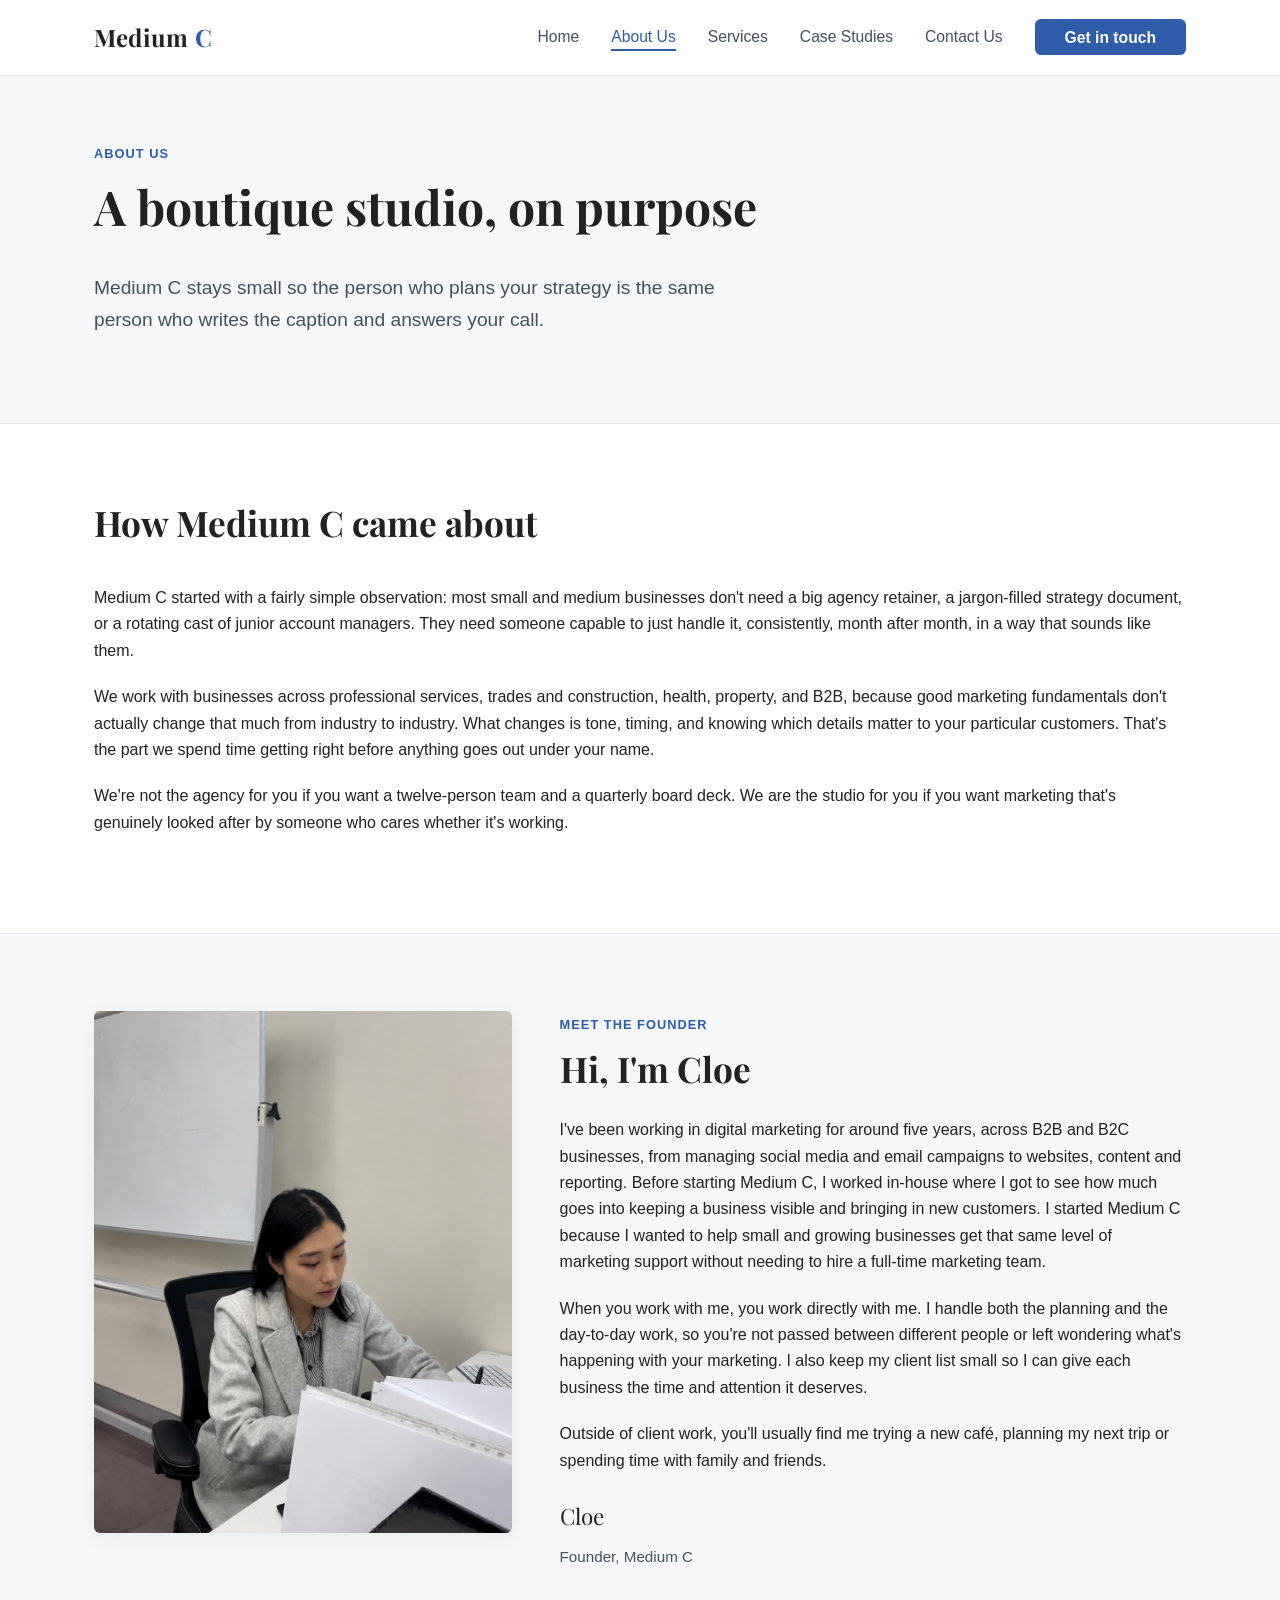
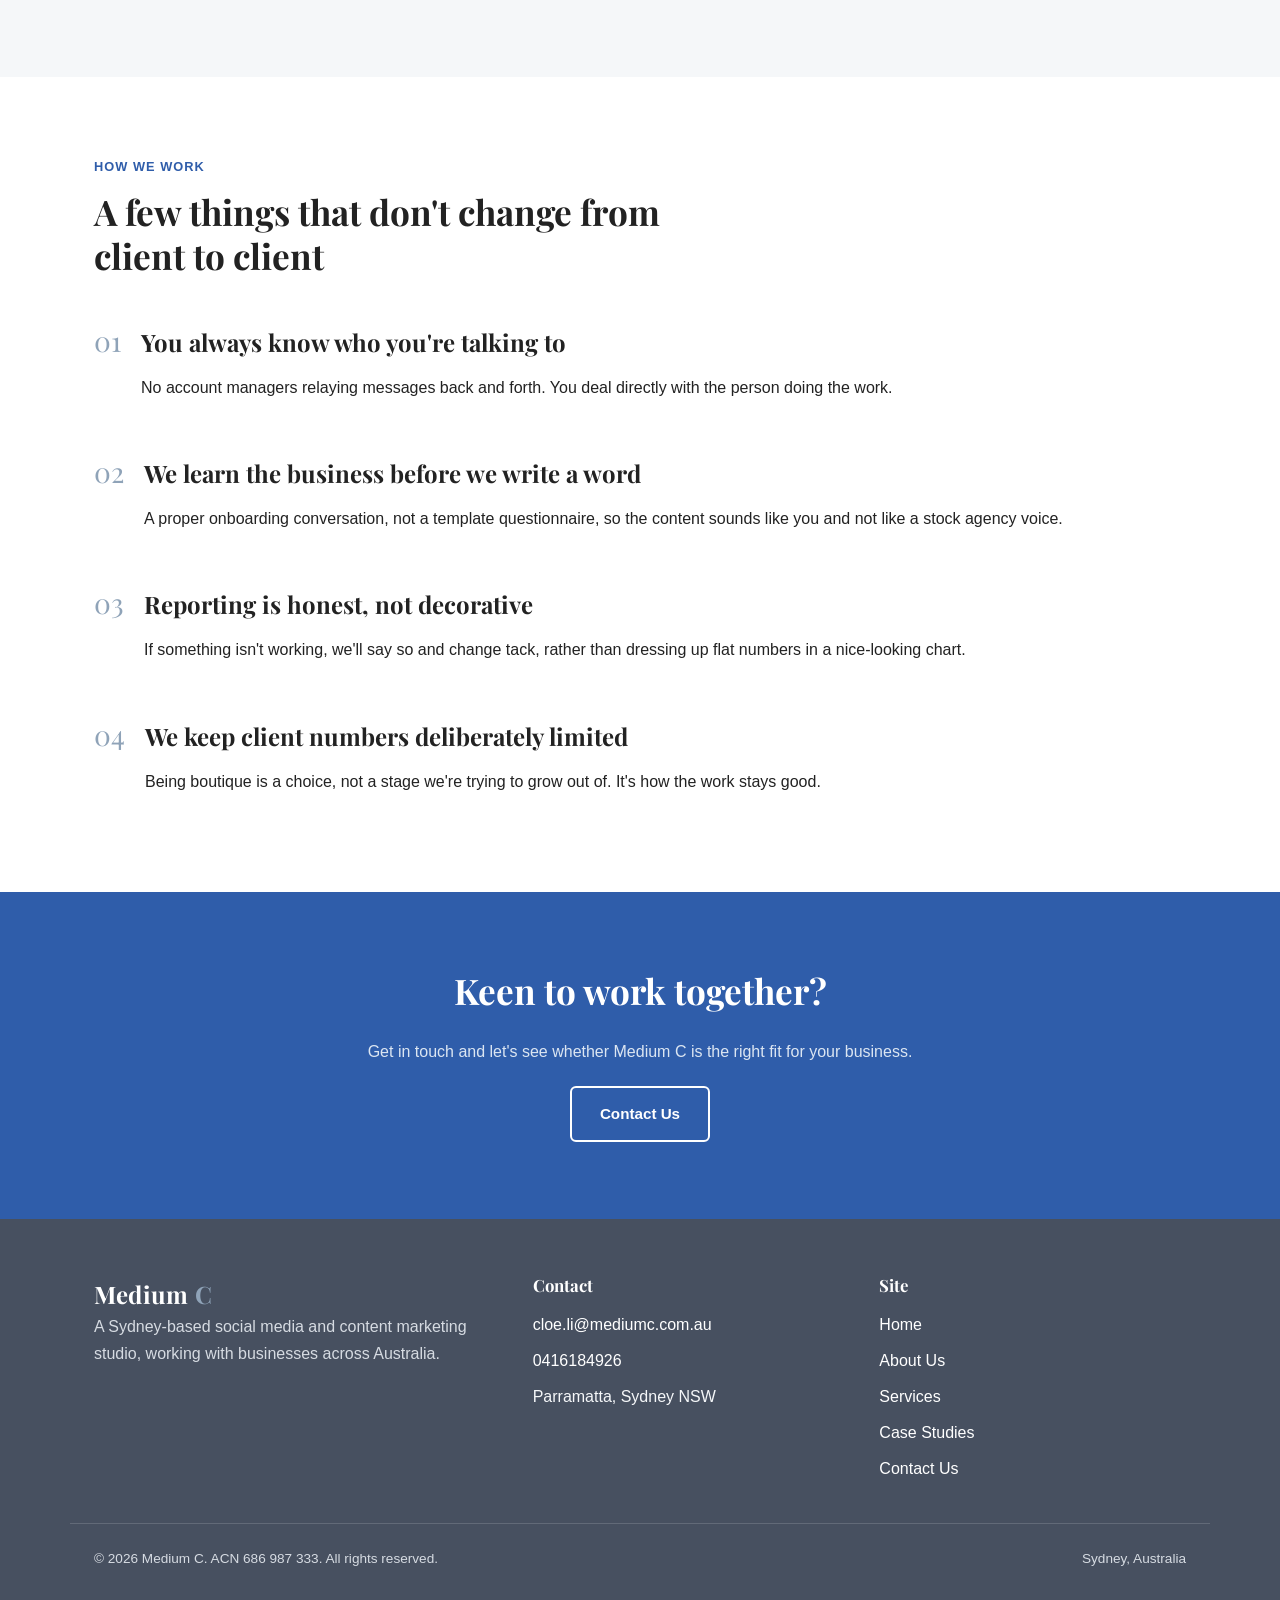
==== about.html @ 36d75d63 "Initial commit: Medium C marketing website Static multi-page site (Home, About, Services, Case Studi" ====
<!doctype html>
<html lang="en-AU">
<head>
  <meta charset="UTF-8">
  <meta name="viewport" content="width=device-width, initial-scale=1">
  <title>About Us | Medium C</title>
  <meta name="description" content="Medium C is run by Cloe, a Sydney-based marketer who works directly with every client. Here's a bit about the studio and how we work.">
  <link rel="preconnect" href="https://fonts.googleapis.com">
  <link rel="preconnect" href="https://fonts.gstatic.com" crossorigin>
  <link href="https://fonts.googleapis.com/css2?family=Playfair+Display:wght@600;700&display=swap" rel="stylesheet">
  <link rel="stylesheet" href="css/style.css">
</head>
<body>

  <a class="skip-link" href="#main">Skip to main content</a>

  <!-- ================= HEADER (shared across all pages) ================= -->
  <header class="site-header">
    <div class="container site-header__inner">
      <a class="logo" href="index.html">Medium <span>C</span></a>

      <button class="nav-toggle" type="button" aria-expanded="false" aria-controls="main-nav">
        <span class="visually-hidden">Menu</span>
        <span class="nav-toggle__bar"></span>
        <span class="nav-toggle__bar"></span>
        <span class="nav-toggle__bar"></span>
      </button>

      <nav class="main-nav" id="main-nav" aria-label="Primary">
        <ul class="main-nav__list">
          <li><a href="index.html">Home</a></li>
          <li><a href="about.html" aria-current="page">About Us</a></li>
          <li><a href="services.html">Services</a></li>
          <li><a href="case-studies.html">Case Studies</a></li>
          <li><a href="contact.html">Contact Us</a></li>
          <li><a class="btn btn--primary" href="contact.html">Get in touch</a></li>
        </ul>
      </nav>
    </div>
  </header>

  <main id="main">

    <!-- ================= PAGE HEADER ================= -->
    <section class="page-header">
      <div class="container page-header__inner">
        <p class="eyebrow">About Us</p>
        <h1>A boutique studio, on purpose</h1>
        <p class="lede">Medium C stays small so the person who plans your strategy is the same person who writes the caption and answers your call.</p>
      </div>
    </section>

    <!-- ================= STORY ================= -->
    <section class="section">
      <div class="container">
        <div class="section-intro reveal">
          <h2>How Medium C came about</h2>
        </div>
        <div class="reveal">
          <p>Medium C started with a fairly simple observation: most small and medium businesses don't need a big agency retainer, a jargon-filled strategy document, or a rotating cast of junior account managers. They need someone capable to just handle it, consistently, month after month, in a way that sounds like them.</p>
          <p>We work with businesses across professional services, trades and construction, health, property, and B2B, because good marketing fundamentals don't actually change that much from industry to industry. What changes is tone, timing, and knowing which details matter to your particular customers. That's the part we spend time getting right before anything goes out under your name.</p>
          <p>We're not the agency for you if you want a twelve-person team and a quarterly board deck. We are the studio for you if you want marketing that's genuinely looked after by someone who cares whether it's working.</p>
        </div>
      </div>
    </section>

    <!-- ================= FOUNDER SECTION ================= -->
    <section class="section section--light section--border-top">
      <div class="container founder-section__inner">
        <div class="reveal">
          <img class="founder-photo founder-photo--large" src="images/Cloe_at_Desk.JPG" alt="Cloe, founder of Medium C, at her desk">
        </div>
        <div class="reveal">
          <p class="eyebrow">Meet the founder</p>
          <h2>Hi, I'm Cloe</h2>
          <p>I've been working in digital marketing for around five years, across B2B and B2C businesses, from managing social media and email campaigns to websites, content and reporting. Before starting Medium C, I worked in-house where I got to see how much goes into keeping a business visible and bringing in new customers. I started Medium C because I wanted to help small and growing businesses get that same level of marketing support without needing to hire a full-time marketing team.</p>
          <p>When you work with me, you work directly with me. I handle both the planning and the day-to-day work, so you're not passed between different people or left wondering what's happening with your marketing. I also keep my client list small so I can give each business the time and attention it deserves.</p>
          <p>Outside of client work, you'll usually find me trying a new café, planning my next trip or spending time with family and friends.</p>
          <p class="founder-signature">Cloe<br><span style="font-family: var(--font-body); font-size: 0.95rem; color: var(--colour-secondary);">Founder, Medium C</span></p>
        </div>
      </div>
    </section>

    <!-- ================= VALUES ================= -->
    <section class="section">
      <div class="container">
        <div class="section-intro reveal">
          <p class="eyebrow">How we work</p>
          <h2>A few things that don't change from client to client</h2>
        </div>
        <ol class="value-list reveal">
          <li>
            <span class="value-number">01</span>
            <div>
              <h3>You always know who you're talking to</h3>
              <p>No account managers relaying messages back and forth. You deal directly with the person doing the work.</p>
            </div>
          </li>
          <li>
            <span class="value-number">02</span>
            <div>
              <h3>We learn the business before we write a word</h3>
              <p>A proper onboarding conversation, not a template questionnaire, so the content sounds like you and not like a stock agency voice.</p>
            </div>
          </li>
          <li>
            <span class="value-number">03</span>
            <div>
              <h3>Reporting is honest, not decorative</h3>
              <p>If something isn't working, we'll say so and change tack, rather than dressing up flat numbers in a nice-looking chart.</p>
            </div>
          </li>
          <li>
            <span class="value-number">04</span>
            <div>
              <h3>We keep client numbers deliberately limited</h3>
              <p>Being boutique is a choice, not a stage we're trying to grow out of. It's how the work stays good.</p>
            </div>
          </li>
        </ol>
      </div>
    </section>

    <!-- ================= CTA BAND ================= -->
    <section class="section cta-band">
      <div class="container cta-band__inner reveal">
        <h2>Keen to work together?</h2>
        <p>Get in touch and let's see whether Medium C is the right fit for your business.</p>
        <a class="btn btn--outline-light" href="contact.html">Contact Us</a>
      </div>
    </section>

  </main>

  <!-- ================= FOOTER (shared across all pages) ================= -->
  <footer class="site-footer">
    <div class="container site-footer__inner">
      <div>
        <a class="logo" href="index.html">Medium <span>C</span></a>
        <p>A Sydney-based social media and content marketing studio, working with businesses across Australia.</p>
      </div>
      <div>
        <h3>Contact</h3>
        <ul class="site-footer__list">
          <li><a href="mailto:cloe.li@mediumc.com.au">cloe.li@mediumc.com.au</a></li>
          <li><a href="tel:0416184926">0416184926</a></li>
          <li>Parramatta, Sydney NSW</li>
        </ul>
      </div>
      <div>
        <h3>Site</h3>
        <ul class="site-footer__list">
          <li><a href="index.html">Home</a></li>
          <li><a href="about.html">About Us</a></li>
          <li><a href="services.html">Services</a></li>
          <li><a href="case-studies.html">Case Studies</a></li>
          <li><a href="contact.html">Contact Us</a></li>
        </ul>
      </div>
    </div>
    <div class="container site-footer__bottom">
      <p>&copy; <span id="year">2026</span> Medium C. ACN 686 987 333. All rights reserved.</p>
      <p>Sydney, Australia</p>
    </div>
  </footer>

  <script src="js/main.js"></script>
</body>
</html>
---- css/style.css ----
/* ==========================================================================
   Medium C — shared stylesheet
   A single stylesheet is used across all pages (no build step, no framework).
   Sections are ordered: variables > reset > base type > layout helpers >
   header/nav > buttons/forms > page-specific sections > footer > responsive.
   ========================================================================== */

/* ---- Design tokens -------------------------------------------------- */
:root {
  --colour-primary: #2F5DAA;   /* Primary Blue */
  --colour-secondary: #475060; /* Secondary Grey */
  --colour-accent: #8FA3B8;    /* Accent */
  --colour-bg-light: #F5F7F9;  /* Light background */
  --colour-border: #E5E7EB;    /* Borders */
  --colour-white: #FFFFFF;
  --colour-black: #222222;

  --font-heading: 'Playfair Display', Georgia, 'Times New Roman', serif;
  --font-body: 'Helvetica World', Helvetica, Arial, sans-serif;

  --max-width: 1140px;
  --gutter: 1.5rem;

  --radius: 6px;
  --shadow-soft: 0 4px 20px rgba(34, 34, 34, 0.06);

  --transition-fast: 0.2s ease;
  --transition-slow: 0.6s ease;
}

/* ---- Reset ------------------------------------------------------------ */
*,
*::before,
*::after {
  box-sizing: border-box;
}

html {
  scroll-behavior: smooth;
}

body {
  margin: 0;
  font-family: var(--font-body);
  font-size: 1rem;
  line-height: 1.65;
  color: var(--colour-black);
  background-color: var(--colour-white);
  -webkit-font-smoothing: antialiased;
}

img {
  max-width: 100%;
  height: auto;
  display: block;
}

a {
  color: var(--colour-primary);
  text-decoration: none;
}

a:hover {
  text-decoration: underline;
}

ul,
ol {
  padding-left: 1.25rem;
}

/* Visible, consistent focus state for keyboard users on every interactive element */
a:focus-visible,
button:focus-visible,
input:focus-visible,
textarea:focus-visible,
select:focus-visible {
  outline: 3px solid var(--colour-primary);
  outline-offset: 2px;
}

/* Skip link — hidden until focused, first thing in the tab order */
.skip-link {
  position: absolute;
  left: -999px;
  top: auto;
  background: var(--colour-primary);
  color: var(--colour-white);
  padding: 0.75rem 1.25rem;
  z-index: 1000;
  border-radius: 0 0 var(--radius) 0;
}

.skip-link:focus {
  left: 0;
  top: 0;
}

/* Visually hidden but still available to assistive tech */
.visually-hidden {
  position: absolute;
  width: 1px;
  height: 1px;
  padding: 0;
  margin: -1px;
  overflow: hidden;
  clip: rect(0, 0, 0, 0);
  white-space: nowrap;
  border: 0;
}

/* ---- Typography --------------------------------------------------- */
h1,
h2,
h3,
h4 {
  font-family: var(--font-heading);
  font-weight: 700;
  line-height: 1.25;
  color: var(--colour-black);
  margin: 0 0 0.75em;
}

h1 {
  font-size: clamp(2.1rem, 4vw, 3rem);
}

h2 {
  font-size: clamp(1.6rem, 3vw, 2.2rem);
}

h3 {
  font-size: clamp(1.2rem, 2vw, 1.5rem);
}

p {
  margin: 0 0 1.25em;
}

.lede {
  font-size: 1.2rem;
  color: var(--colour-secondary);
}

.eyebrow {
  display: inline-block;
  font-family: var(--font-body);
  font-size: 0.8rem;
  font-weight: 700;
  letter-spacing: 0.08em;
  text-transform: uppercase;
  color: var(--colour-primary);
  margin-bottom: 0.75rem;
}

.section-intro {
  max-width: 640px;
  margin: 0 0 2.5rem;
}

/* ---- Layout helpers -------------------------------------------------- */
.container {
  width: 100%;
  max-width: var(--max-width);
  margin-inline: auto;
  padding-inline: var(--gutter);
}

.section {
  padding-block: clamp(3rem, 6vw, 5.5rem);
}

.section--tight {
  padding-block: clamp(2rem, 4vw, 3.5rem);
}

.section--light {
  background-color: var(--colour-bg-light);
}

.section--border-top {
  border-top: 1px solid var(--colour-border);
}

.grid {
  display: grid;
  gap: 2rem;
}

.grid--3 {
  grid-template-columns: repeat(3, 1fr);
}

.grid--2 {
  grid-template-columns: repeat(2, 1fr);
}

.text-center {
  text-align: center;
}

.mx-auto {
  margin-inline: auto;
}

/* Simple fade/slide-in used sparingly for a calm, editorial feel */
.reveal {
  opacity: 0;
  transform: translateY(16px);
  transition: opacity var(--transition-slow), transform var(--transition-slow);
}

.reveal.is-visible {
  opacity: 1;
  transform: translateY(0);
}

@media (prefers-reduced-motion: reduce) {
  .reveal {
    opacity: 1;
    transform: none;
    transition: none;
  }
  html {
    scroll-behavior: auto;
  }
}

/* ---- Buttons ----------------------------------------------------------- */
.btn {
  display: inline-block;
  font-family: var(--font-body);
  font-weight: 700;
  font-size: 0.95rem;
  padding: 0.85rem 1.75rem;
  border-radius: var(--radius);
  border: 2px solid transparent;
  cursor: pointer;
  transition: background-color var(--transition-fast), color var(--transition-fast), border-color var(--transition-fast);
}

.btn:hover {
  text-decoration: none;
}

.btn--primary {
  background-color: var(--colour-primary);
  color: var(--colour-white);
  border-color: var(--colour-primary);
}

.btn--primary:hover {
  background-color: #244b8a;
  border-color: #244b8a;
}

.btn--outline {
  background-color: transparent;
  color: var(--colour-primary);
  border-color: var(--colour-primary);
}

.btn--outline:hover {
  background-color: var(--colour-primary);
  color: var(--colour-white);
}

.btn--outline-light {
  background-color: transparent;
  color: var(--colour-white);
  border-color: var(--colour-white);
}

.btn--outline-light:hover {
  background-color: var(--colour-white);
  color: var(--colour-primary);
}

/* ---- Site header / nav -------------------------------------------------- */
.site-header {
  border-bottom: 1px solid var(--colour-border);
  background-color: var(--colour-white);
  position: sticky;
  top: 0;
  z-index: 100;
}

.site-header__inner {
  display: flex;
  align-items: center;
  justify-content: space-between;
  padding-block: 1.1rem;
}

.logo {
  font-family: var(--font-heading);
  font-size: 1.5rem;
  font-weight: 700;
  color: var(--colour-black);
  letter-spacing: 0.01em;
}

.logo:hover {
  text-decoration: none;
  color: var(--colour-primary);
}

.logo span {
  color: var(--colour-primary);
}

.nav-toggle {
  display: none;
  background: none;
  border: 1px solid var(--colour-border);
  border-radius: var(--radius);
  padding: 0.5rem 0.6rem;
  cursor: pointer;
}

.nav-toggle__bar {
  display: block;
  width: 22px;
  height: 2px;
  background-color: var(--colour-black);
  margin: 4px 0;
  transition: transform var(--transition-fast), opacity var(--transition-fast);
}

.main-nav__list {
  display: flex;
  align-items: center;
  gap: 2rem;
  list-style: none;
  margin: 0;
  padding: 0;
}

.main-nav__list a {
  color: var(--colour-secondary);
  font-weight: 500;
  font-size: 0.98rem;
  padding-block: 0.25rem;
  border-bottom: 2px solid transparent;
}

.main-nav__list a:hover,
.main-nav__list a[aria-current="page"] {
  color: var(--colour-primary);
  text-decoration: none;
  border-bottom-color: var(--colour-primary);
}

.main-nav__list .btn {
  border-bottom: none;
}

/* .main-nav__list a's colour and weight rules would otherwise win (they include the
   <a> type selector) and override the button's white, bold text with the nav link styling */
.main-nav__list a.btn--primary,
.main-nav__list a.btn--primary:hover {
  color: var(--colour-white);
  font-weight: 700;
}

/* ---- Site footer ----------------------------------------------------- */
.site-footer {
  background-color: var(--colour-secondary);
  color: var(--colour-bg-light);
}

.site-footer a {
  color: var(--colour-white);
}

.site-footer__inner {
  display: grid;
  grid-template-columns: 1.3fr 1fr 1fr;
  gap: 2.5rem;
  padding-block: 3.5rem 2rem;
}

.site-footer h2,
.site-footer h3 {
  color: var(--colour-white);
  font-size: 1.05rem;
  margin-bottom: 1rem;
}

.site-footer .logo {
  color: var(--colour-white);
}

.site-footer .logo span {
  color: var(--colour-accent);
}

.site-footer p {
  color: #D6DBE2;
}

.site-footer__list {
  list-style: none;
  margin: 0;
  padding: 0;
}

.site-footer__list li {
  margin-bottom: 0.6rem;
}

.site-footer__bottom {
  border-top: 1px solid rgba(255, 255, 255, 0.15);
  padding-block: 1.5rem;
  font-size: 0.85rem;
  color: #B9C1CC;
  display: flex;
  flex-wrap: wrap;
  gap: 0.5rem 1.5rem;
  justify-content: space-between;
}

/* ==========================================================================
   Page-specific sections
   ========================================================================== */

/* ---- Hero (home) ---- */
.hero {
  background-color: var(--colour-bg-light);
  border-bottom: 1px solid var(--colour-border);
}

.hero__inner {
  display: grid;
  grid-template-columns: 1.1fr 0.9fr;
  gap: 3rem;
  align-items: center;
  padding-block: clamp(3rem, 7vw, 6rem);
}

.hero__actions {
  display: flex;
  gap: 1rem;
  flex-wrap: wrap;
  margin-top: 1.75rem;
}

.hero__image {
  border-radius: 50%;
  box-shadow: var(--shadow-soft);
  aspect-ratio: 1 / 1;
  object-fit: cover;
  width: 100%;
}

/* ---- Simple page header banner (inner pages) ---- */
.page-header {
  background-color: var(--colour-bg-light);
  border-bottom: 1px solid var(--colour-border);
  padding-block: clamp(2.5rem, 5vw, 4rem);
}

.page-header__inner > * {
  max-width: 680px;
}

/* ---- Who we work with: intro text beside a stacked list of tags ---- */
.who-we-work-with {
  display: grid;
  grid-template-columns: 1.4fr 0.8fr;
  gap: 3rem;
  /* Items stretch to the row's full height (the default), so the tag list below
     can be spread out with justify-content to match the text column's top and bottom */
}

/* ---- Industry / audience strip ---- */
.audience-list {
  display: flex;
  flex-wrap: wrap;
  gap: 0.75rem;
  list-style: none;
  margin: 0;
  padding: 0;
}

.audience-list--stacked {
  flex-direction: column;
  align-items: stretch;
  justify-content: space-between;
  gap: 0.6rem;
  /* Fills the grid cell (matching the text column's height), then space-between spreads
     the tags so the first and last line up with the top and bottom of that text */
  height: 100%;
}

.audience-list li {
  background-color: var(--colour-white);
  border: 1px solid var(--colour-border);
  border-radius: 999px;
  padding: 0.5rem 1.1rem;
  font-size: 0.92rem;
  color: var(--colour-secondary);
  transition: background-color var(--transition-fast), color var(--transition-fast), border-color var(--transition-fast);
}

.audience-list li:hover {
  background-color: var(--colour-primary);
  border-color: var(--colour-primary);
  color: var(--colour-white);
}

/* ---- Cards (services teaser, case studies teaser) ---- */
.card {
  background-color: var(--colour-white);
  border: 1px solid var(--colour-border);
  border-radius: var(--radius);
  padding: 2rem;
  height: 100%;
}

.card h3 {
  margin-bottom: 0.6rem;
}

.card p:last-child {
  margin-bottom: 0;
}

.card--light {
  background-color: var(--colour-bg-light);
}

/* "What we do" teaser cards: highlight to brand blue on hover, text turns white to stay readable */
.card--hover {
  transition: background-color var(--transition-fast), border-color var(--transition-fast), color var(--transition-fast);
}

.card--hover:hover {
  background-color: var(--colour-primary);
  border-color: var(--colour-primary);
  color: var(--colour-white);
}

.card--hover:hover h3,
.card--hover:hover p {
  color: var(--colour-white);
}

/* ---- Founder / "person behind" band ---- */
.founder-band__inner {
  display: grid;
  grid-template-columns: 0.85fr 1.15fr;
  gap: 2.75rem;
  align-items: center;
}

.founder-photo {
  border-radius: var(--radius);
  box-shadow: var(--shadow-soft);
  aspect-ratio: 1 / 1;
  object-fit: cover;
  width: 100%;
}

.founder-photo--large {
  aspect-ratio: 4 / 5;
}

.founder-photo--small {
  aspect-ratio: 1 / 1;
  max-width: 220px;
}

.founder-band__quote {
  font-family: var(--font-heading);
  font-size: 1.3rem;
  color: var(--colour-secondary);
  margin: 0 0 1rem;
}

/* ---- About page founder section ---- */
.founder-section__inner {
  display: grid;
  grid-template-columns: 0.8fr 1.2fr;
  gap: 3rem;
  align-items: start;
}

.founder-signature {
  font-family: var(--font-heading);
  font-size: 1.4rem;
  margin-top: 1.5rem;
}

/* ---- Values / process list ---- */
.value-list {
  list-style: none;
  margin: 0;
  padding: 0;
  display: grid;
  gap: 1.75rem;
}

.value-list li {
  display: grid;
  grid-template-columns: auto 1fr;
  gap: 1.25rem;
  align-items: baseline;
}

.value-list .value-number {
  font-family: var(--font-heading);
  font-size: 1.75rem;
  color: var(--colour-accent);
}

/* ---- Process steps (services page) ---- */
.process-list {
  list-style: none;
  margin: 0;
  padding: 0;
  counter-reset: step;
  display: grid;
  gap: 1.5rem;
}

.process-list li {
  counter-increment: step;
  position: relative;
  padding-left: 3.25rem;
}

.process-list li::before {
  content: counter(step);
  position: absolute;
  left: 0;
  top: 0;
  width: 2.25rem;
  height: 2.25rem;
  border-radius: 50%;
  background-color: var(--colour-primary);
  color: var(--colour-white);
  display: flex;
  align-items: center;
  justify-content: center;
  font-family: var(--font-heading);
  font-weight: 700;
}

/* ---- Testimonial / pull quote ---- */
.pull-quote {
  border-left: 4px solid var(--colour-primary);
  padding-left: 1.5rem;
  font-family: var(--font-heading);
  font-size: 1.35rem;
  color: var(--colour-black);
  margin: 2rem 0;
}

.pull-quote cite {
  display: block;
  font-family: var(--font-body);
  font-style: normal;
  font-size: 0.9rem;
  color: var(--colour-secondary);
  margin-top: 0.75rem;
}

/* ---- Case study cards ---- */
.case-study {
  border: 1px solid var(--colour-border);
  border-radius: var(--radius);
  padding: 2.25rem;
  margin-bottom: 2rem;
  background-color: var(--colour-white);
}

.case-study__meta {
  display: flex;
  flex-wrap: wrap;
  gap: 0.6rem;
  margin-bottom: 1rem;
}

.case-study__tag {
  font-size: 0.78rem;
  font-weight: 700;
  letter-spacing: 0.05em;
  text-transform: uppercase;
  color: var(--colour-primary);
  background-color: var(--colour-bg-light);
  border-radius: 999px;
  padding: 0.3rem 0.8rem;
}

.case-study__results {
  list-style: none;
  margin: 1.5rem 0 0;
  padding: 1.5rem 0 0;
  border-top: 1px solid var(--colour-border);
  display: grid;
  grid-template-columns: repeat(3, 1fr);
  gap: 1.5rem;
}

.case-study__results dt {
  font-size: 0.85rem;
  color: var(--colour-secondary);
  margin-bottom: 0.25rem;
}

.case-study__results dd {
  margin: 0;
  font-family: var(--font-heading);
  font-size: 1.15rem;
  color: var(--colour-primary);
}

/* ---- CTA band ---- */
.cta-band {
  background-color: var(--colour-primary);
  color: var(--colour-white);
}

.cta-band h2 {
  color: var(--colour-white);
}

.cta-band p {
  color: #DCE6F2;
}

.cta-band__inner {
  text-align: center;
  max-width: 620px;
  margin-inline: auto;
}

/* ---- Forms (contact page) ---- */
.contact-layout {
  display: grid;
  grid-template-columns: 1fr 0.7fr;
  gap: 3rem;
}

.form-field {
  margin-bottom: 1.4rem;
}

.form-field label {
  display: block;
  font-weight: 700;
  font-size: 0.92rem;
  margin-bottom: 0.4rem;
}

.form-field input,
.form-field textarea {
  width: 100%;
  font-family: var(--font-body);
  font-size: 1rem;
  padding: 0.75rem 0.9rem;
  border: 1px solid var(--colour-border);
  border-radius: var(--radius);
  background-color: var(--colour-white);
  color: var(--colour-black);
}

.form-field input:focus,
.form-field textarea:focus {
  border-color: var(--colour-primary);
}

.form-field--required label::after {
  content: " *";
  color: var(--colour-primary);
}

.form-note {
  font-size: 0.85rem;
  color: var(--colour-secondary);
  margin-top: -0.5rem;
  margin-bottom: 1.5rem;
}

/* Honeypot field for Web3Forms — display:none keeps it out of the accessibility
   tree and tab order for real visitors, while bots that fill in every field still trip it */
.honeypot-field {
  display: none;
}

.contact-card {
  background-color: var(--colour-bg-light);
  border: 1px solid var(--colour-border);
  border-radius: var(--radius);
  padding: 2rem;
  align-self: start;
}

.contact-card__photo {
  border-radius: var(--radius);
  aspect-ratio: 1 / 1;
  object-fit: cover;
  width: 140px;
  margin-bottom: 1.25rem;
}

.contact-details {
  list-style: none;
  margin: 1.5rem 0 0;
  padding: 1.5rem 0 0;
  border-top: 1px solid var(--colour-border);
}

.contact-details li {
  margin-bottom: 0.75rem;
}

.contact-details span {
  display: block;
  font-size: 0.8rem;
  color: var(--colour-secondary);
}

.form-success {
  background-color: var(--colour-bg-light);
  border: 1px solid var(--colour-border);
  border-radius: var(--radius);
  padding: 2rem;
  text-align: center;
}

/* ==========================================================================
   Responsive
   ========================================================================== */

@media (max-width: 900px) {
  .hero__inner,
  .founder-band__inner,
  .founder-section__inner,
  .contact-layout,
  .who-we-work-with {
    grid-template-columns: 1fr;
  }

  .hero__image,
  .founder-photo {
    max-width: 420px;
    margin-inline: auto;
  }

  .grid--3 {
    grid-template-columns: repeat(2, 1fr);
  }

  .site-footer__inner {
    grid-template-columns: 1fr 1fr;
  }
}

@media (max-width: 720px) {
  .nav-toggle {
    display: inline-flex;
    flex-direction: column;
    justify-content: center;
  }

  .main-nav {
    position: absolute;
    top: 100%;
    left: 0;
    right: 0;
    background-color: var(--colour-white);
    border-bottom: 1px solid var(--colour-border);
    box-shadow: var(--shadow-soft);
    max-height: 0;
    overflow: hidden;
    transition: max-height var(--transition-fast);
  }

  .main-nav.is-open {
    max-height: 400px;
  }

  .main-nav__list {
    flex-direction: column;
    align-items: flex-start;
    gap: 0;
    padding: 1rem var(--gutter) 1.5rem;
  }

  .main-nav__list li {
    width: 100%;
  }

  .main-nav__list a {
    display: block;
    padding: 0.75rem 0;
    border-bottom: 1px solid var(--colour-border);
  }

  .main-nav__list a[aria-current="page"] {
    border-bottom: 1px solid var(--colour-border);
  }

  .main-nav__list .btn {
    margin-top: 0.75rem;
    display: inline-block;
  }

  .nav-toggle[aria-expanded="true"] .nav-toggle__bar:nth-child(1) {
    transform: translateY(6px) rotate(45deg);
  }

  .nav-toggle[aria-expanded="true"] .nav-toggle__bar:nth-child(2) {
    opacity: 0;
  }

  .nav-toggle[aria-expanded="true"] .nav-toggle__bar:nth-child(3) {
    transform: translateY(-6px) rotate(-45deg);
  }
}

@media (max-width: 640px) {
  .grid--2,
  .grid--3 {
    grid-template-columns: 1fr;
  }

  .site-footer__inner {
    grid-template-columns: 1fr;
    padding-block: 2.5rem 1.5rem;
  }

  .case-study__results {
    grid-template-columns: 1fr;
    gap: 0.75rem;
  }

  .case-study {
    padding: 1.5rem;
  }
}
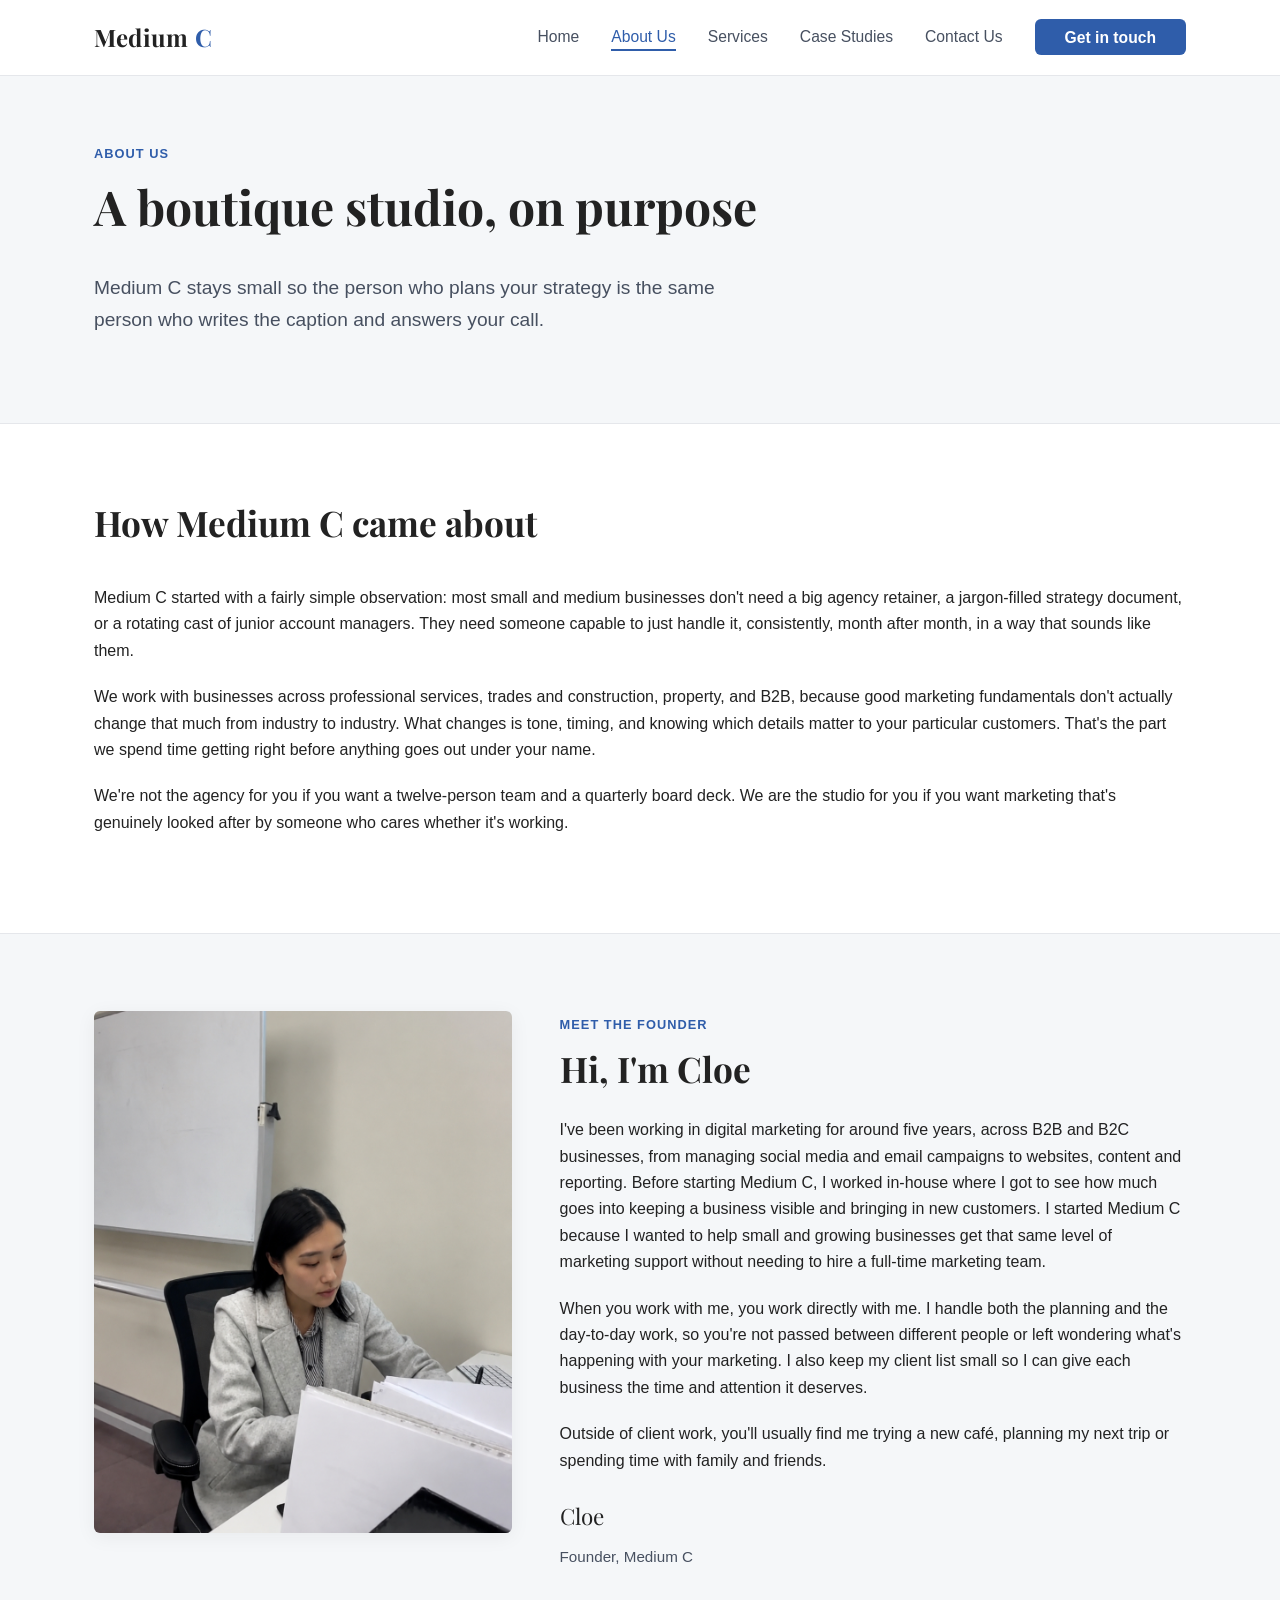
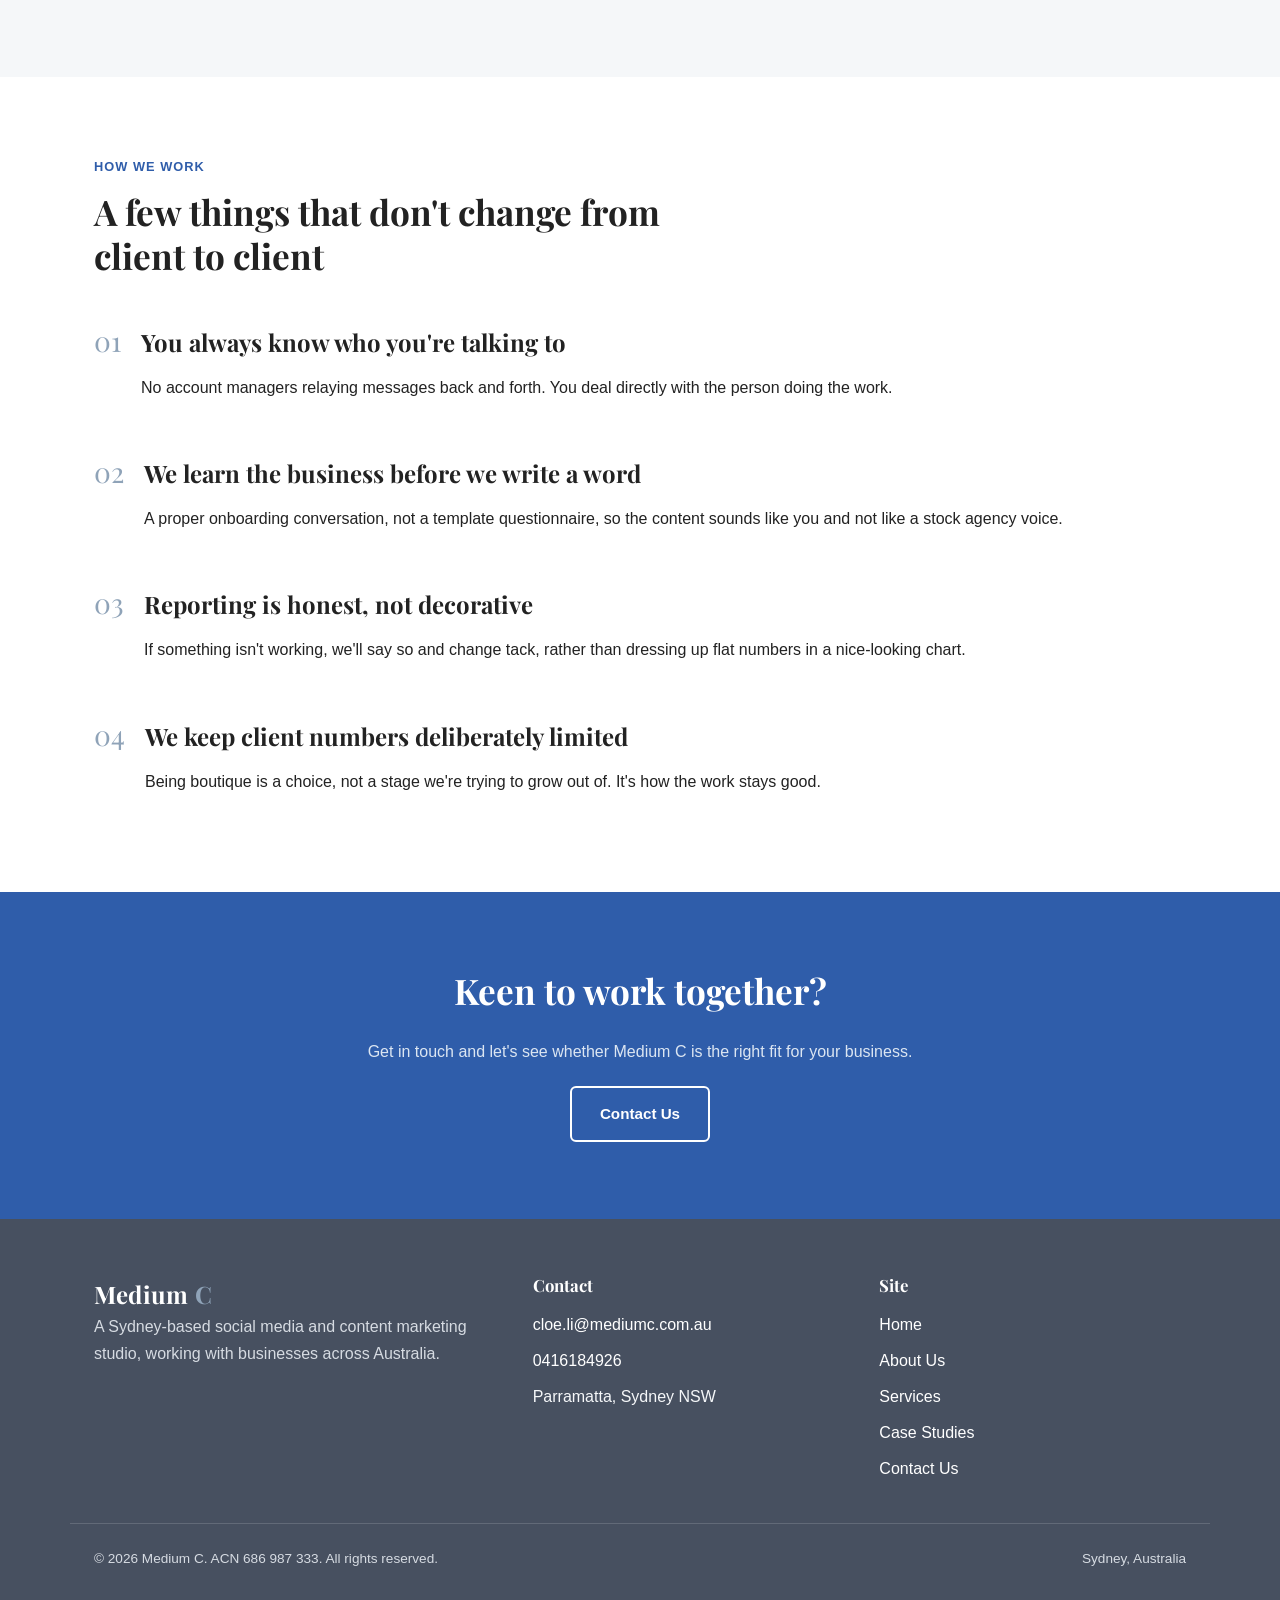
==== commit 6130618c: "Remove health from industries listed in How Medium C came about" ====
--- a/about.html
+++ b/about.html
@@ -58,7 +58,7 @@
         </div>
         <div class="reveal">
           <p>Medium C started with a fairly simple observation: most small and medium businesses don't need a big agency retainer, a jargon-filled strategy document, or a rotating cast of junior account managers. They need someone capable to just handle it, consistently, month after month, in a way that sounds like them.</p>
-          <p>We work with businesses across professional services, trades and construction, health, property, and B2B, because good marketing fundamentals don't actually change that much from industry to industry. What changes is tone, timing, and knowing which details matter to your particular customers. That's the part we spend time getting right before anything goes out under your name.</p>
+          <p>We work with businesses across professional services, trades and construction, property, and B2B, because good marketing fundamentals don't actually change that much from industry to industry. What changes is tone, timing, and knowing which details matter to your particular customers. That's the part we spend time getting right before anything goes out under your name.</p>
           <p>We're not the agency for you if you want a twelve-person team and a quarterly board deck. We are the studio for you if you want marketing that's genuinely looked after by someone who cares whether it's working.</p>
         </div>
       </div>
--- a/css/style.css
+++ b/css/style.css
@@ -464,33 +464,46 @@
   max-width: 680px;
 }
 
-/* ---- Who we work with: intro text beside a stacked list of tags ---- */
+/* ---- Who we work with: single-column intro, capped to a readable line length ---- */
 .who-we-work-with {
-  display: grid;
-  grid-template-columns: 1.4fr 0.8fr;
-  gap: 3rem;
-  /* Items stretch to the row's full height (the default), so the tag list below
-     can be spread out with justify-content to match the text column's top and bottom */
-}
-
-/* ---- Industry / audience strip ---- */
+  /* Full container width rather than a capped reading measure, so the copy
+     wraps to fewer lines and the section takes up less vertical space */
+}
+
+/* Small dot-bullet list for the intro copy, matching the package card lists */
+.who-we-work-with__list {
+  list-style: none;
+  margin: 1.5rem 0;
+  padding: 0;
+}
+
+.who-we-work-with__list li {
+  position: relative;
+  padding-left: 1.4rem;
+  margin-bottom: 0.6rem;
+  color: var(--colour-black);
+}
+
+.who-we-work-with__list li::before {
+  content: "";
+  position: absolute;
+  left: 0;
+  top: 0.55em;
+  width: 7px;
+  height: 7px;
+  border-radius: 50%;
+  background-color: var(--colour-primary);
+}
+
+/* ---- Industry / audience strip: horizontal wrapping row of pills, each
+   sized to its own text, sitting below the Who We Work With copy ---- */
 .audience-list {
   display: flex;
   flex-wrap: wrap;
   gap: 0.75rem;
   list-style: none;
-  margin: 0;
+  margin: 2rem 0 0;
   padding: 0;
-}
-
-.audience-list--stacked {
-  flex-direction: column;
-  align-items: stretch;
-  justify-content: space-between;
-  gap: 0.6rem;
-  /* Fills the grid cell (matching the text column's height), then space-between spreads
-     the tags so the first and last line up with the top and bottom of that text */
-  height: 100%;
 }
 
 .audience-list li {
@@ -544,6 +557,83 @@
 .card--hover:hover h3,
 .card--hover:hover p {
   color: var(--colour-white);
+}
+
+/* ---- Package cards (home teaser + Services full cards) ----
+   Built on top of .card so they match the capabilities grid; .package-card
+   just adds the flex layout and the "featured" (Core) treatment. */
+.package-grid {
+  display: grid;
+  grid-template-columns: repeat(3, 1fr);
+  gap: 2rem;
+}
+
+.package-card {
+  display: flex;
+  flex-direction: column;
+  transition: transform var(--transition-fast), box-shadow var(--transition-fast);
+}
+
+.package-card__badge {
+  display: inline-block;
+  align-self: flex-start;
+  background-color: var(--colour-primary);
+  color: var(--colour-white);
+  font-size: 0.75rem;
+  font-weight: 700;
+  letter-spacing: 0.05em;
+  text-transform: uppercase;
+  border-radius: 999px;
+  padding: 0.3rem 0.85rem;
+  margin-bottom: 1rem;
+}
+
+.package-card__name {
+  margin-bottom: 0.5rem;
+}
+
+.package-card__tagline {
+  color: var(--colour-secondary);
+  font-style: italic;
+}
+
+.package-card__list {
+  list-style: none;
+  margin: 0 0 1.75rem;
+  padding: 0;
+  flex-grow: 1;
+}
+
+.package-card__list li {
+  position: relative;
+  padding-left: 1.4rem;
+  margin-bottom: 0.75rem;
+  color: var(--colour-black);
+}
+
+.package-card__list li::before {
+  content: "";
+  position: absolute;
+  left: 0;
+  top: 0.55em;
+  width: 7px;
+  height: 7px;
+  border-radius: 50%;
+  background-color: var(--colour-primary);
+}
+
+.package-card__cta {
+  margin-top: auto;
+  align-self: flex-start;
+}
+
+/* Core: the "most popular" tier gets a subtle blue-tinted lift above its siblings */
+.package-card--featured {
+  border-color: var(--colour-primary);
+  border-width: 2px;
+  background-color: #EEF2F9;
+  box-shadow: 0 12px 28px rgba(47, 93, 170, 0.18);
+  transform: translateY(-8px);
 }
 
 /* ---- Founder / "person behind" band ---- */
@@ -838,8 +928,7 @@
   .hero__inner,
   .founder-band__inner,
   .founder-section__inner,
-  .contact-layout,
-  .who-we-work-with {
+  .contact-layout {
     grid-template-columns: 1fr;
   }
 
@@ -855,6 +944,18 @@
 
   .site-footer__inner {
     grid-template-columns: 1fr 1fr;
+  }
+}
+
+/* Packages: three columns down to a single stacked column below ~768px */
+@media (max-width: 768px) {
+  .package-grid {
+    grid-template-columns: 1fr;
+  }
+
+  /* No room for the "raised" featured card once everything's stacked in one column */
+  .package-card--featured {
+    transform: none;
   }
 }
 
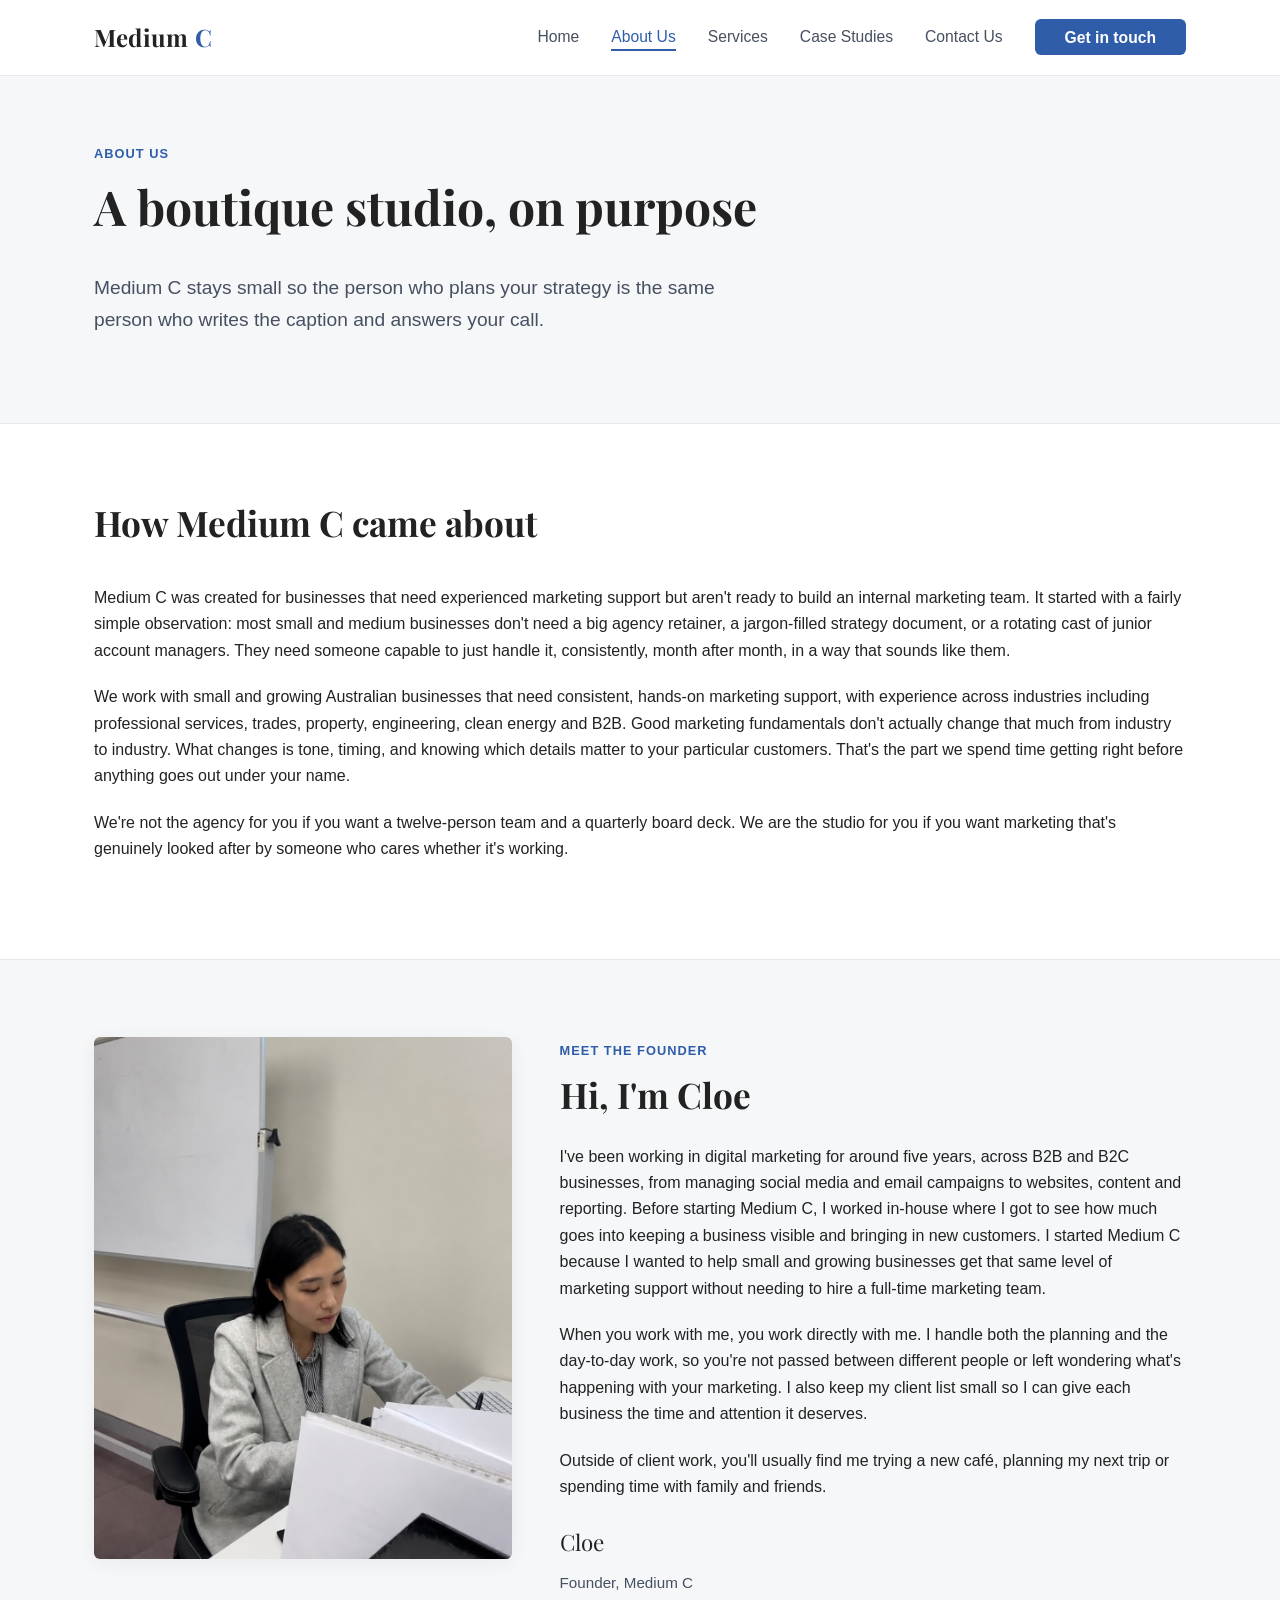
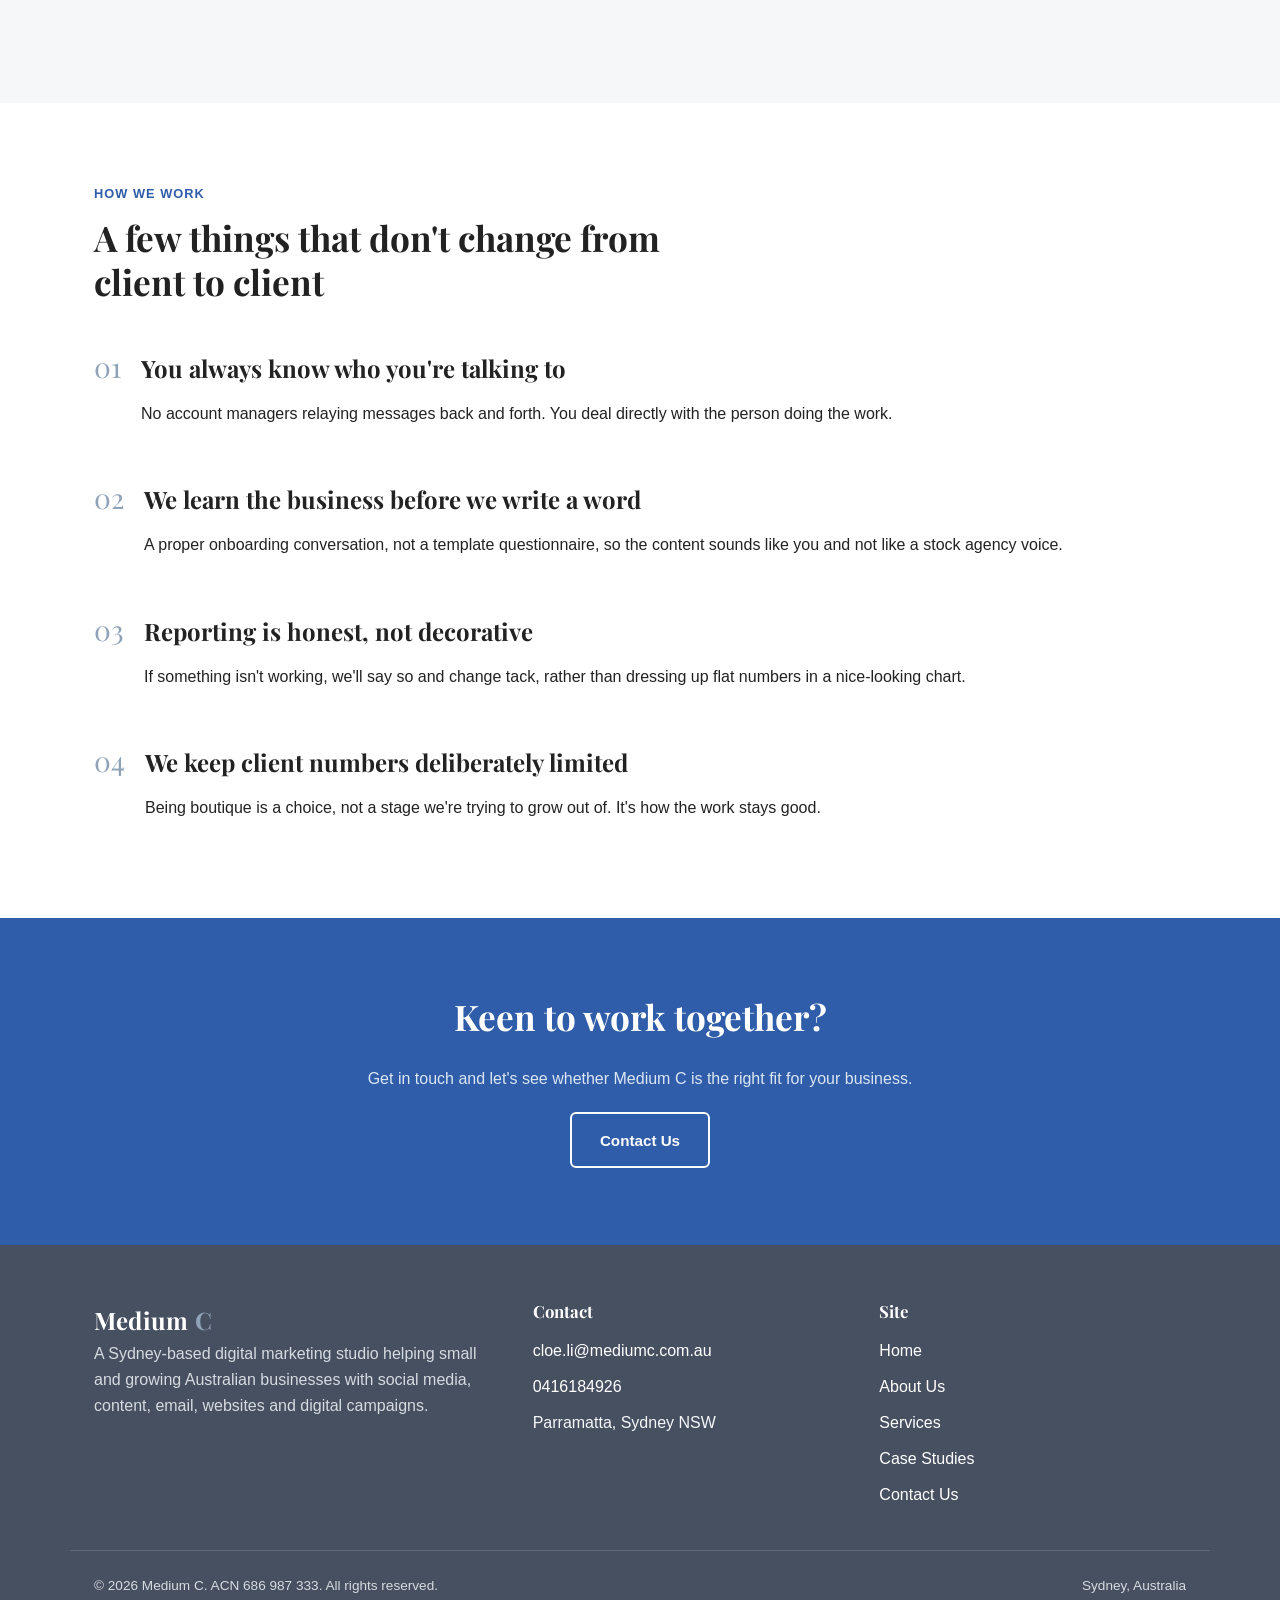
==== commit 03dc168e: "Broaden site positioning from built-environment niche to general SMB digital marketing - Home hero, " ====
--- a/about.html
+++ b/about.html
@@ -57,8 +57,8 @@
           <h2>How Medium C came about</h2>
         </div>
         <div class="reveal">
-          <p>Medium C started with a fairly simple observation: most small and medium businesses don't need a big agency retainer, a jargon-filled strategy document, or a rotating cast of junior account managers. They need someone capable to just handle it, consistently, month after month, in a way that sounds like them.</p>
-          <p>We work with businesses across professional services, trades and construction, property, and B2B, because good marketing fundamentals don't actually change that much from industry to industry. What changes is tone, timing, and knowing which details matter to your particular customers. That's the part we spend time getting right before anything goes out under your name.</p>
+          <p>Medium C was created for businesses that need experienced marketing support but aren't ready to build an internal marketing team. It started with a fairly simple observation: most small and medium businesses don't need a big agency retainer, a jargon-filled strategy document, or a rotating cast of junior account managers. They need someone capable to just handle it, consistently, month after month, in a way that sounds like them.</p>
+          <p>We work with small and growing Australian businesses that need consistent, hands-on marketing support, with experience across industries including professional services, trades, property, engineering, clean energy and B2B. Good marketing fundamentals don't actually change that much from industry to industry. What changes is tone, timing, and knowing which details matter to your particular customers. That's the part we spend time getting right before anything goes out under your name.</p>
           <p>We're not the agency for you if you want a twelve-person team and a quarterly board deck. We are the studio for you if you want marketing that's genuinely looked after by someone who cares whether it's working.</p>
         </div>
       </div>
@@ -137,7 +137,7 @@
     <div class="container site-footer__inner">
       <div>
         <a class="logo" href="index.html">Medium <span>C</span></a>
-        <p>A Sydney-based social media and content marketing studio, working with businesses across Australia.</p>
+        <p>A Sydney-based digital marketing studio helping small and growing Australian businesses with social media, content, email, websites and digital campaigns.</p>
       </div>
       <div>
         <h3>Contact</h3>
--- a/css/style.css
+++ b/css/style.css
@@ -158,6 +158,33 @@
   margin: 0 0 2.5rem;
 }
 
+/* ---- Benefit grid: a lighter, editorial alternative to .card, used where a
+   boxed/bordered treatment would feel too close to the services grid ---- */
+.benefit-grid {
+  display: grid;
+  grid-template-columns: repeat(3, 1fr);
+  gap: 2.5rem;
+}
+
+.benefit-grid__item {
+  border-left: 1px solid var(--colour-border);
+  padding-left: 1.75rem;
+}
+
+.benefit-grid__item:first-child {
+  border-left: none;
+  padding-left: 0;
+}
+
+.benefit-grid__item h3 {
+  margin-bottom: 0.5rem;
+}
+
+.benefit-grid__item p {
+  color: var(--colour-secondary);
+  margin: 0;
+}
+
 /* ---- Layout helpers -------------------------------------------------- */
 .container {
   width: 100%;
@@ -470,31 +497,6 @@
      wraps to fewer lines and the section takes up less vertical space */
 }
 
-/* Small dot-bullet list for the intro copy, matching the package card lists */
-.who-we-work-with__list {
-  list-style: none;
-  margin: 1.5rem 0;
-  padding: 0;
-}
-
-.who-we-work-with__list li {
-  position: relative;
-  padding-left: 1.4rem;
-  margin-bottom: 0.6rem;
-  color: var(--colour-black);
-}
-
-.who-we-work-with__list li::before {
-  content: "";
-  position: absolute;
-  left: 0;
-  top: 0.55em;
-  width: 7px;
-  height: 7px;
-  border-radius: 50%;
-  background-color: var(--colour-primary);
-}
-
 /* ---- Industry / audience strip: horizontal wrapping row of pills, each
    sized to its own text, sitting below the Who We Work With copy ---- */
 .audience-list {
@@ -804,6 +806,26 @@
   font-family: var(--font-heading);
   font-size: 1.15rem;
   color: var(--colour-primary);
+}
+
+/* ---- Selected results band (home page) ---- */
+.results-band {
+  display: grid;
+  grid-template-columns: repeat(3, 1fr);
+  gap: 2.5rem;
+}
+
+.results-band__number {
+  font-family: var(--font-heading);
+  font-weight: 700;
+  font-size: clamp(2.2rem, 5vw, 3rem);
+  color: var(--colour-primary);
+  margin: 0 0 0.5rem;
+}
+
+.results-band__label {
+  color: var(--colour-secondary);
+  margin: 0;
 }
 
 /* ---- CTA band ---- */
@@ -956,6 +978,24 @@
   /* No room for the "raised" featured card once everything's stacked in one column */
   .package-card--featured {
     transform: none;
+  }
+
+  /* Benefit grid: side-by-side left dividers become top dividers when stacked */
+  .benefit-grid {
+    grid-template-columns: 1fr;
+    gap: 1.75rem;
+  }
+
+  .benefit-grid__item {
+    border-left: none;
+    padding-left: 0;
+    border-top: 1px solid var(--colour-border);
+    padding-top: 1.5rem;
+  }
+
+  .benefit-grid__item:first-child {
+    border-top: none;
+    padding-top: 0;
   }
 }
 
@@ -1041,4 +1081,9 @@
   .case-study {
     padding: 1.5rem;
   }
-}
+
+  .results-band {
+    grid-template-columns: 1fr;
+    gap: 2rem;
+  }
+}
